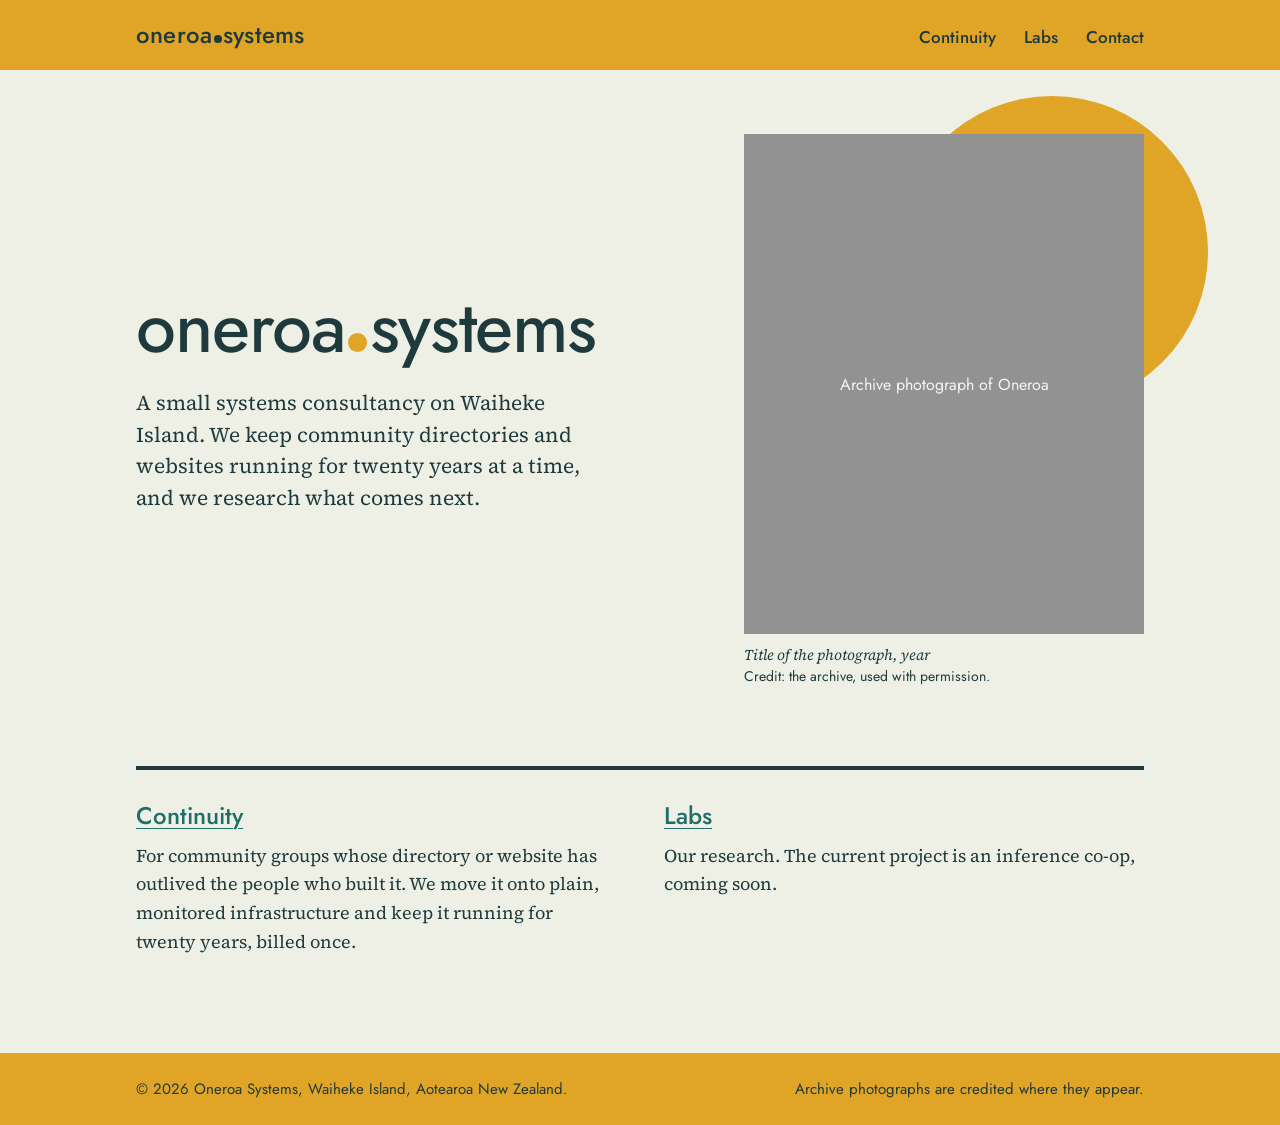
==== site/index.html @ de26f317 "First version of the Oneroa Systems site Four static pages (home, Continuity, Labs, Contact) with on" ====
<!doctype html>
<html lang="en-NZ">
<head>
  <meta charset="utf-8">
  <meta name="viewport" content="width=device-width, initial-scale=1">
  <title>Oneroa Systems</title>
  <meta name="description" content="A small systems consultancy on Waiheke Island. We keep community directories and websites running for twenty years at a time.">
  <link rel="icon" href="favicon.svg" type="image/svg+xml">
  <link rel="preload" href="fonts/jost-wght.woff2" as="font" type="font/woff2" crossorigin>
  <link rel="stylesheet" href="css/style.css">
</head>
<body>
  <a class="skip" href="#main">Skip to content</a>
  <header class="site-header band">
    <div class="wrap">
      <a class="wordmark" href="index.html" aria-label="oneroa.systems, home">oneroa<span class="sun" aria-hidden="true"></span>systems</a>
      <nav class="site-nav" aria-label="Main">
        <ul>
          <li><a href="continuity.html">Continuity</a></li>
          <li><a href="labs.html">Labs</a></li>
          <li><a href="contact.html">Contact</a></li>
        </ul>
      </nav>
    </div>
  </header>

  <main id="main" class="wrap">
    <section class="hero">
      <div>
        <h1 aria-label="oneroa.systems">oneroa<span class="sun" aria-hidden="true"></span>systems</h1>
        <p class="lede">A small systems consultancy on Waiheke Island. We keep community directories and websites running for twenty years at a time, and we research what comes next.</p>
      </div>
      <figure class="archive">
        <!-- Replace the placeholder with: <img src="images/FILE.jpg" alt="WHAT THE PHOTO SHOWS"> -->
        <div class="placeholder" role="img" aria-label="Archive photograph of Oneroa, to come">Archive photograph of Oneroa</div>
        <figcaption>
          <span class="title">Title of the photograph, year</span>
          Credit: the archive, used with permission.
        </figcaption>
      </figure>
    </section>

    <section class="offers" aria-label="What we do">
      <div>
        <h2><a href="continuity.html">Continuity</a></h2>
        <p>For community groups whose directory or website has outlived the people who built it. We move it onto plain, monitored infrastructure and keep it running for twenty years, billed once.</p>
      </div>
      <div>
        <h2><a href="labs.html">Labs</a></h2>
        <p>Our research. The current project is an inference co-op, coming soon.</p>
      </div>
    </section>
  </main>

  <footer class="site-footer band">
    <div class="wrap">
      <p>&copy; 2026 Oneroa Systems, Waiheke Island, Aotearoa New Zealand.</p>
      <p>Archive photographs are credited where they appear.</p>
    </div>
  </footer>
</body>
</html>
---- site/css/style.css ----
/* Oneroa Systems. Mid-century NZ: Crown Lynn and 1950s travel-poster colours, archive photos in black and white. */

@font-face {
  font-family: "Jost";
  src: url("../fonts/jost-wght.woff2") format("woff2");
  font-weight: 300 700;
  font-display: swap;
}
@font-face {
  font-family: "Source Serif 4";
  src: url("../fonts/source-serif-4-wght.woff2") format("woff2");
  font-weight: 300 700;
  font-display: swap;
}
@font-face {
  font-family: "Source Serif 4";
  src: url("../fonts/source-serif-4-wght-italic.woff2") format("woff2");
  font-weight: 300 700;
  font-style: italic;
  font-display: swap;
}

:root {
  --kowhai: #e0a526;
  --harbour: #1f3a3d;
  --lichen: #eef0e6;
  --turquoise: #2f8c86;
  --turquoise-deep: #1f6e69;
  --pohutukawa: #b23a2e;
  --manuka: #707d3c;
  --photo-grey: #8d938e;

  --sans: "Jost", "Futura", "Century Gothic", "Avenir Next", sans-serif;
  --serif: "Source Serif 4", "Iowan Old Style", "Georgia", serif;

  --page: 68rem;
  --measure: 36rem;
  --gutter: clamp(1rem, 4vw, 2.5rem);
}

*, *::before, *::after { box-sizing: border-box; }

html { background: var(--lichen); color: var(--harbour); }

body {
  margin: 0;
  font-family: var(--serif);
  font-size: 1.125rem;
  line-height: 1.6;
  font-optical-sizing: auto;
  min-height: 100vh;
  display: flex;
  flex-direction: column;
  overflow-x: clip;
}

main { flex: 1; }

a { color: var(--turquoise-deep); text-decoration-thickness: 1px; text-underline-offset: 0.18em; }
a:hover { color: var(--harbour); text-decoration-thickness: 2px; }
:focus-visible { outline: 3px solid var(--pohutukawa); outline-offset: 3px; }

h1, h2, h3 {
  font-family: var(--sans);
  font-weight: 500;
  line-height: 1.15;
  margin: 0;
}
h1 { font-size: clamp(2.25rem, 5vw, 3rem); letter-spacing: -0.01em; }
h2 { font-size: 1.5rem; margin-top: 2.5rem; margin-bottom: 0.75rem; }
h3 { font-size: 1.3125rem; margin-bottom: 0.5rem; }
p { margin: 0 0 1rem; }

.wrap { width: 100%; max-width: var(--page); margin: 0 auto; padding: 0 var(--gutter); }
.prose { max-width: var(--measure); }
.lede { font-size: 1.3125rem; line-height: 1.5; margin-top: 1rem; }

.skip { position: absolute; left: -999px; }
.skip:focus { left: 1rem; top: 1rem; background: var(--lichen); padding: 0.5rem 1rem; z-index: 2; }

/* The kōwhai bands, after Mountain View Smart Contracts' amber bar. */
.band { background: var(--kowhai); color: var(--harbour); font-family: var(--sans); }
.band a { color: var(--harbour); }

.site-header .wrap {
  display: flex;
  flex-wrap: wrap;
  align-items: baseline;
  justify-content: space-between;
  gap: 0.5rem 2rem;
  padding-top: 1rem;
  padding-bottom: 1rem;
}

.wordmark {
  font-family: var(--sans);
  font-weight: 500;
  font-size: 1.5rem;
  letter-spacing: 0.01em;
  text-decoration: none;
  white-space: nowrap;
}
/* The dot in the name is a small sun. */
.wordmark .sun {
  display: inline-block;
  width: 0.32em;
  height: 0.32em;
  margin: 0 0.06em;
  border-radius: 50%;
  background: currentColor;
  vertical-align: 0.02em;
}

.site-nav ul { list-style: none; margin: 0; padding: 0; display: flex; flex-wrap: wrap; gap: 0.25rem 1.75rem; }
.site-nav a { font-size: 1.0625rem; font-weight: 500; text-decoration: none; padding-bottom: 0.2rem; border-bottom: 3px solid transparent; }
.site-nav a:hover { border-bottom-color: var(--harbour); }
.site-nav a[aria-current="page"] { border-bottom-color: var(--harbour); }

.site-footer { margin-top: 5rem; font-size: 0.9375rem; }
.site-footer .wrap { padding-top: 1.5rem; padding-bottom: 1.5rem; display: flex; flex-wrap: wrap; justify-content: space-between; gap: 0.5rem 2rem; }
.site-footer p { margin: 0; }

/* Archive photographs: always black and white, always credited. */
.archive { margin: 0; }
.archive img, .archive .placeholder {
  display: block;
  width: 100%;
  aspect-ratio: 4 / 5;
  object-fit: cover;
  filter: grayscale(1) contrast(1.05);
  background: var(--photo-grey);
}
.archive.wide img, .archive.wide .placeholder { aspect-ratio: 3 / 2; }
.archive .placeholder {
  display: grid;
  place-items: center;
  padding: 1.5rem;
  color: var(--lichen);
  font-family: var(--sans);
  font-size: 1rem;
  text-align: center;
}
.archive figcaption { font-family: var(--sans); font-size: 0.875rem; line-height: 1.45; margin-top: 0.6rem; max-width: 30rem; }
.archive figcaption .title { font-family: var(--serif); font-style: italic; font-size: 0.9375rem; display: block; }

/* Home: the one loud moment. A kōwhai sun rises behind the archive photo, as on a 1950s travel poster. */
.hero { display: grid; grid-template-columns: 7fr 5fr; gap: 3rem; align-items: center; padding-top: 4rem; }
.hero h1 { font-size: clamp(3rem, 8vw, 4.5rem); font-weight: 450; letter-spacing: -0.02em; line-height: 1; }
.hero h1 .sun { display: inline-block; width: 0.26em; height: 0.26em; border-radius: 50%; background: var(--kowhai); margin: 0 0.04em; }
.hero .lede { max-width: 30rem; margin-top: 1.5rem; }
.hero .archive { position: relative; isolation: isolate; }
.hero .archive::before {
  content: "";
  position: absolute;
  z-index: -1;
  width: 78%;
  aspect-ratio: 1;
  border-radius: 50%;
  background: var(--kowhai);
  top: -7%;
  right: -16%;
}

.offers { display: grid; grid-template-columns: 1fr 1fr; gap: 3rem; margin-top: 5rem; padding-top: 2rem; border-top: 4px solid var(--harbour); }
.offers h2 { margin-top: 0; }
.offers p { max-width: 30rem; }

/* Inner pages: text on the left, one archive photo on the right. */
.page { display: grid; grid-template-columns: minmax(0, 7fr) minmax(0, 4fr); gap: 3.5rem; padding-top: 3.5rem; }
.page .archive { position: sticky; top: 2rem; align-self: start; margin-top: 0.5rem; }

ul.plain, ol.steps { padding-left: 1.25rem; margin: 0 0 1rem; }
ul.plain li, ol.steps li { margin-bottom: 0.5rem; }
ol.steps li::marker { font-family: var(--sans); font-weight: 500; color: var(--manuka); }

.project { margin-top: 2.5rem; padding-top: 1.5rem; border-top: 4px solid var(--turquoise); }
.project h2 { margin-top: 0; display: flex; flex-wrap: wrap; align-items: baseline; gap: 0.5rem 1rem; }
.status { font-family: var(--sans); font-size: 0.9375rem; font-weight: 500; background: var(--turquoise); color: var(--lichen); padding: 0.1rem 0.6rem; border-radius: 1rem; }

.contact-card { display: grid; grid-template-columns: minmax(0, 4fr) minmax(0, 7fr); gap: 3rem; align-items: start; padding-top: 3.5rem; }
.contact-card .email { font-family: var(--sans); font-size: 1.3125rem; font-weight: 500; }

@media (max-width: 52rem) {
  .hero, .offers, .page, .contact-card { grid-template-columns: 1fr; gap: 2.5rem; }
  .hero { padding-top: 2.5rem; }
  .hero .archive { max-width: 22rem; margin: 1rem 2.5rem 0 0; }
  .page .archive { position: static; max-width: 22rem; }
  .contact-card .archive { max-width: 16rem; }
  .offers { margin-top: 3.5rem; }
}
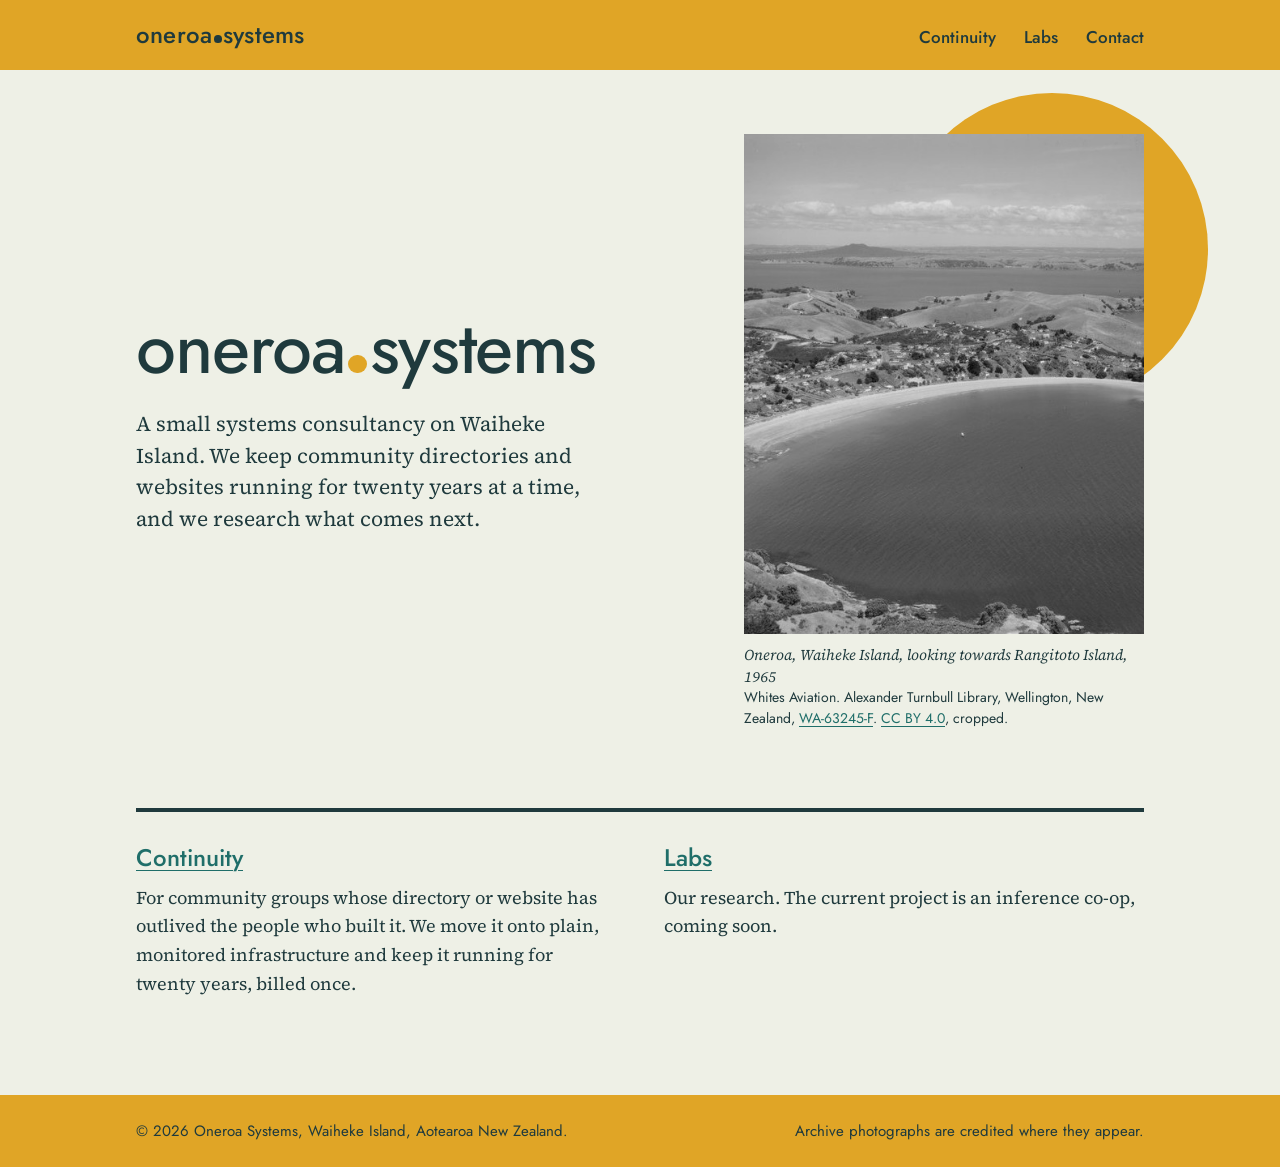
==== commit cb3eb382: "Add the Oneroa photo to the home page and Rich's photo to the contact page The home photo is Whites " ====
--- a/site/index.html
+++ b/site/index.html
@@ -31,11 +31,10 @@
         <p class="lede">A small systems consultancy on Waiheke Island. We keep community directories and websites running for twenty years at a time, and we research what comes next.</p>
       </div>
       <figure class="archive">
-        <!-- Replace the placeholder with: <img src="images/FILE.jpg" alt="WHAT THE PHOTO SHOWS"> -->
-        <div class="placeholder" role="img" aria-label="Archive photograph of Oneroa, to come">Archive photograph of Oneroa</div>
+        <img src="images/oneroa-1965.jpg" alt="Aerial photograph of the curve of Oneroa Beach and the houses behind it, with Rangitoto Island on the horizon">
         <figcaption>
-          <span class="title">Title of the photograph, year</span>
-          Credit: the archive, used with permission.
+          <span class="title">Oneroa, Waiheke Island, looking towards Rangitoto Island, 1965</span>
+          Whites Aviation. Alexander Turnbull Library, Wellington, New Zealand, <a href="https://natlib.govt.nz/records/23038998">WA-63245-F</a>. <a href="https://creativecommons.org/licenses/by/4.0/">CC BY 4.0</a>, cropped.
         </figcaption>
       </figure>
     </section>
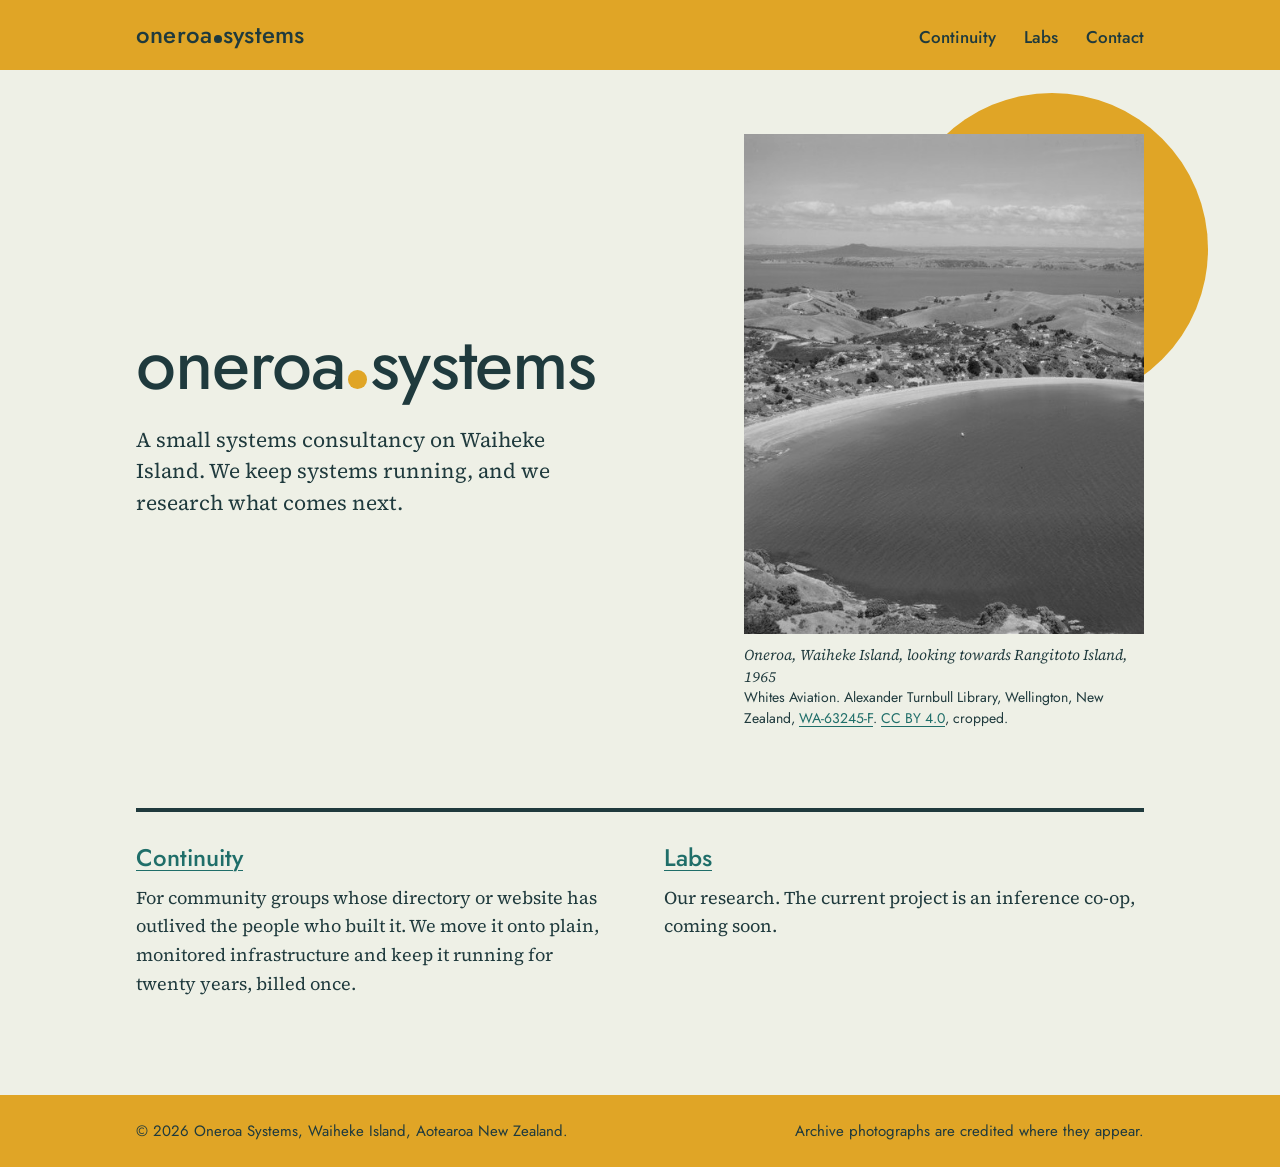
==== commit 029596a9: "Continuity's photo and promise; a shorter home page lede - Continuity: if Oneroa Systems can't keep " ====
--- a/site/index.html
+++ b/site/index.html
@@ -4,7 +4,7 @@
   <meta charset="utf-8">
   <meta name="viewport" content="width=device-width, initial-scale=1">
   <title>Oneroa Systems</title>
-  <meta name="description" content="A small systems consultancy on Waiheke Island. We keep community directories and websites running for twenty years at a time.">
+  <meta name="description" content="A small systems consultancy on Waiheke Island. We keep systems running, and we research what comes next.">
   <link rel="icon" href="favicon.svg" type="image/svg+xml">
   <link rel="preload" href="fonts/jost-wght.woff2" as="font" type="font/woff2" crossorigin>
   <link rel="stylesheet" href="css/style.css">
@@ -28,7 +28,7 @@
     <section class="hero">
       <div>
         <h1 aria-label="oneroa.systems">oneroa<span class="sun" aria-hidden="true"></span>systems</h1>
-        <p class="lede">A small systems consultancy on Waiheke Island. We keep community directories and websites running for twenty years at a time, and we research what comes next.</p>
+        <p class="lede">A small systems consultancy on Waiheke Island. We keep systems running, and we research what comes next.</p>
       </div>
       <figure class="archive">
         <img src="images/oneroa-1965.jpg" alt="Aerial photograph of the curve of Oneroa Beach and the houses behind it, with Rangitoto Island on the horizon">
--- a/site/css/style.css
+++ b/site/css/style.css
@@ -166,7 +166,7 @@
 .offers p { max-width: 30rem; }
 
 /* Inner pages: text on the left, one archive photo on the right. */
-.page { display: grid; grid-template-columns: minmax(0, 7fr) minmax(0, 4fr); gap: 3.5rem; padding-top: 3.5rem; }
+.page { display: grid; grid-template-columns: minmax(0, 7fr) minmax(0, 4fr); gap: 3.5rem; padding-top: 3.5rem; align-content: start; }
 .page .archive { position: sticky; top: 2rem; align-self: start; margin-top: 0.5rem; }
 
 ul.plain, ol.steps { padding-left: 1.25rem; margin: 0 0 1rem; }
@@ -177,7 +177,7 @@
 .project h2 { margin-top: 0; display: flex; flex-wrap: wrap; align-items: baseline; gap: 0.5rem 1rem; }
 .status { font-family: var(--sans); font-size: 0.9375rem; font-weight: 500; background: var(--turquoise); color: var(--lichen); padding: 0.1rem 0.6rem; border-radius: 1rem; }
 
-.contact-card { display: grid; grid-template-columns: minmax(0, 4fr) minmax(0, 7fr); gap: 3rem; align-items: start; padding-top: 3.5rem; }
+.contact-card { display: grid; grid-template-columns: minmax(0, 4fr) minmax(0, 7fr); gap: 3rem; align-items: start; align-content: start; padding-top: 3.5rem; }
 .contact-card .email { font-family: var(--sans); font-size: 1.3125rem; font-weight: 500; }
 
 @media (max-width: 52rem) {
